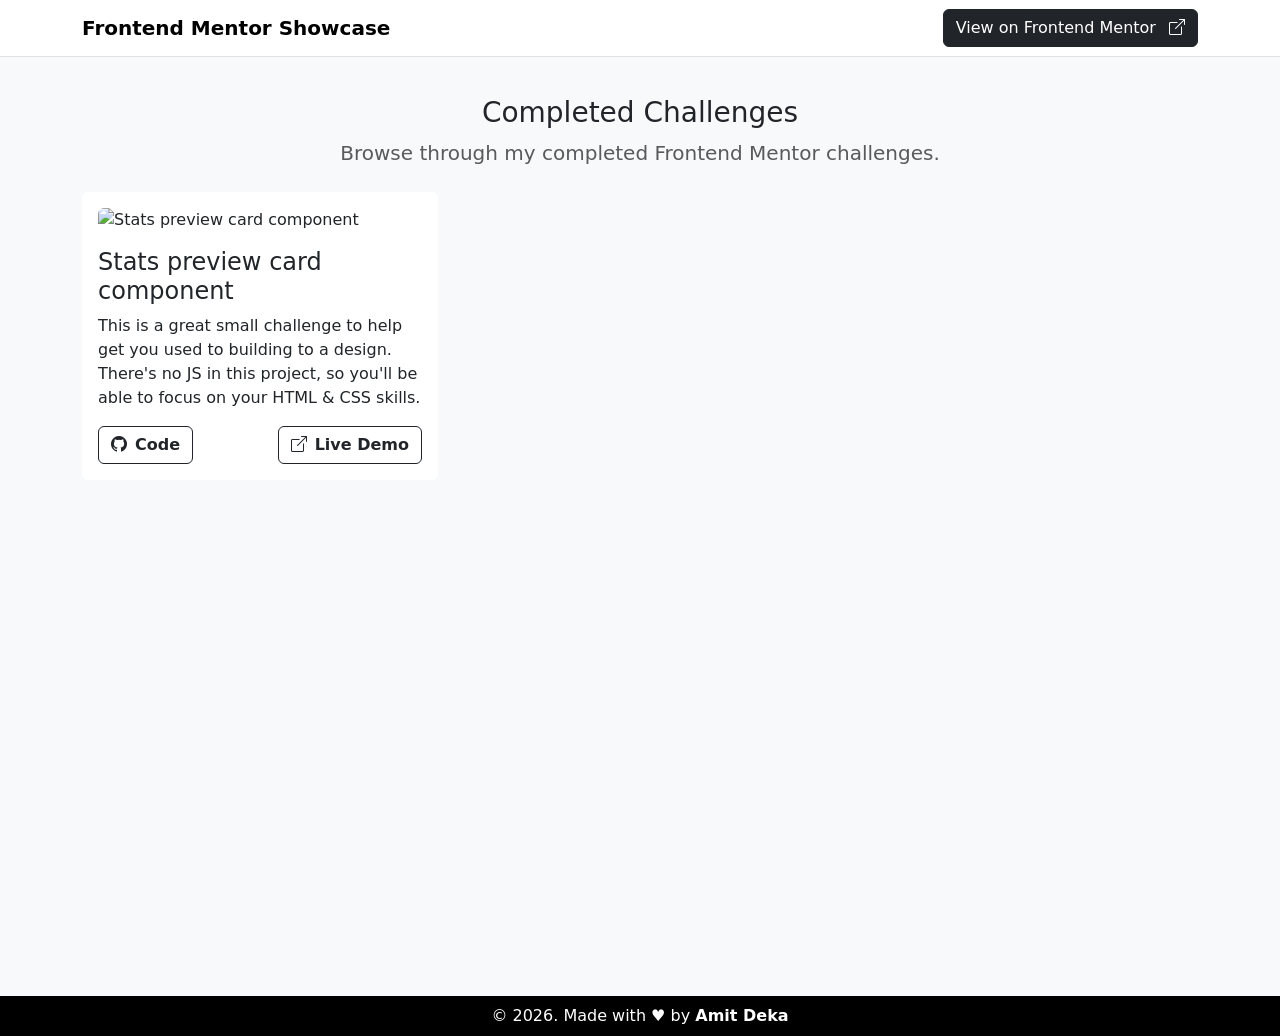
==== index.html @ e6a1a1f7 "Repo Initiated" ====
<!DOCTYPE html>
<html lang="en">

<head>
  <meta charset="UTF-8" />
  <meta name="viewport" content="width=device-width, initial-scale=1.0" />
  <title>Frontend Mentor Challenges</title>
  <link rel="stylesheet" href="./assets/bootstrap.min.css" />
  <link rel="stylesheet" href="https://cdn.jsdelivr.net/npm/bootstrap-icons@1.11.3/font/bootstrap-icons.min.css" />
  <script src="./assets/bootstrap.bundle.min.js"></script>
</head>

<body class="bg-body-tertiary">
  <!-- Loader  -->
  <!-- <div class="vh-100 w-100 fixed-top d-flex justify-content-center overflow-hidden static align-items-center bg-white"
    id="loader" style="z-index: 1050;">
    <div class="spinner-border text-success" role="status">
      <span class="visually-hidden">Loading...</span>
    </div>
  </div> -->

  <!-- Header  -->
  <header>
    <nav class="navbar fixed-top navbar-expand-lg bg-white border-bottom">
      <div class="container">
        <a class="navbar-brand fw-bold" href="#">Frontend Mentor Showcase </a>
        <button class="navbar-toggler border-0" type="button" data-bs-toggle="collapse" data-bs-target="#navbarToggler"
          aria-controls="navbarToggler" aria-expanded="false" aria-label="Toggle navigation">
          <span class="navbar-toggler-icon"></span>
        </button>
        <div class="collapse navbar-collapse pt-1 pt-lg-0" id="navbarToggler">
          <a href="" class="btn btn-dark ms-auto">View on Frontend Mentor
            <i class="bi bi-box-arrow-up-right ms-2"></i></a>
        </div>
      </div>
    </nav>
  </header>

  <!-- Main Content  -->
  <main class="my-5 min-vh-100">
    <section class="pt-5">
      <div class="container">
        <h1 class="card-title text-center fs-3">Completed Challenges</h1>
        <p class="text-center fs-5 text-muted mt-2">
          Browse through my completed Frontend Mentor challenges.
        </p>
        <div class="mt-4">
          <div class="row" id="challengesContainer"></div>
        </div>
      </div>
    </section>
  </main>

  <!-- Footer  -->
  <footer class="bg-black py-2">
    <p class="text-white mb-0 text-center">
      &copy;&nbsp;<span id="year"></span>. Made with ♥️ by
      <a href="https://www.amitdeka.work" target="_blank" class="fw-semibold text-white text-decoration-none">Amit
        Deka</a>
    </p>
  </footer>

  <script src="./assets/global.js"></script>
</body>

</html>
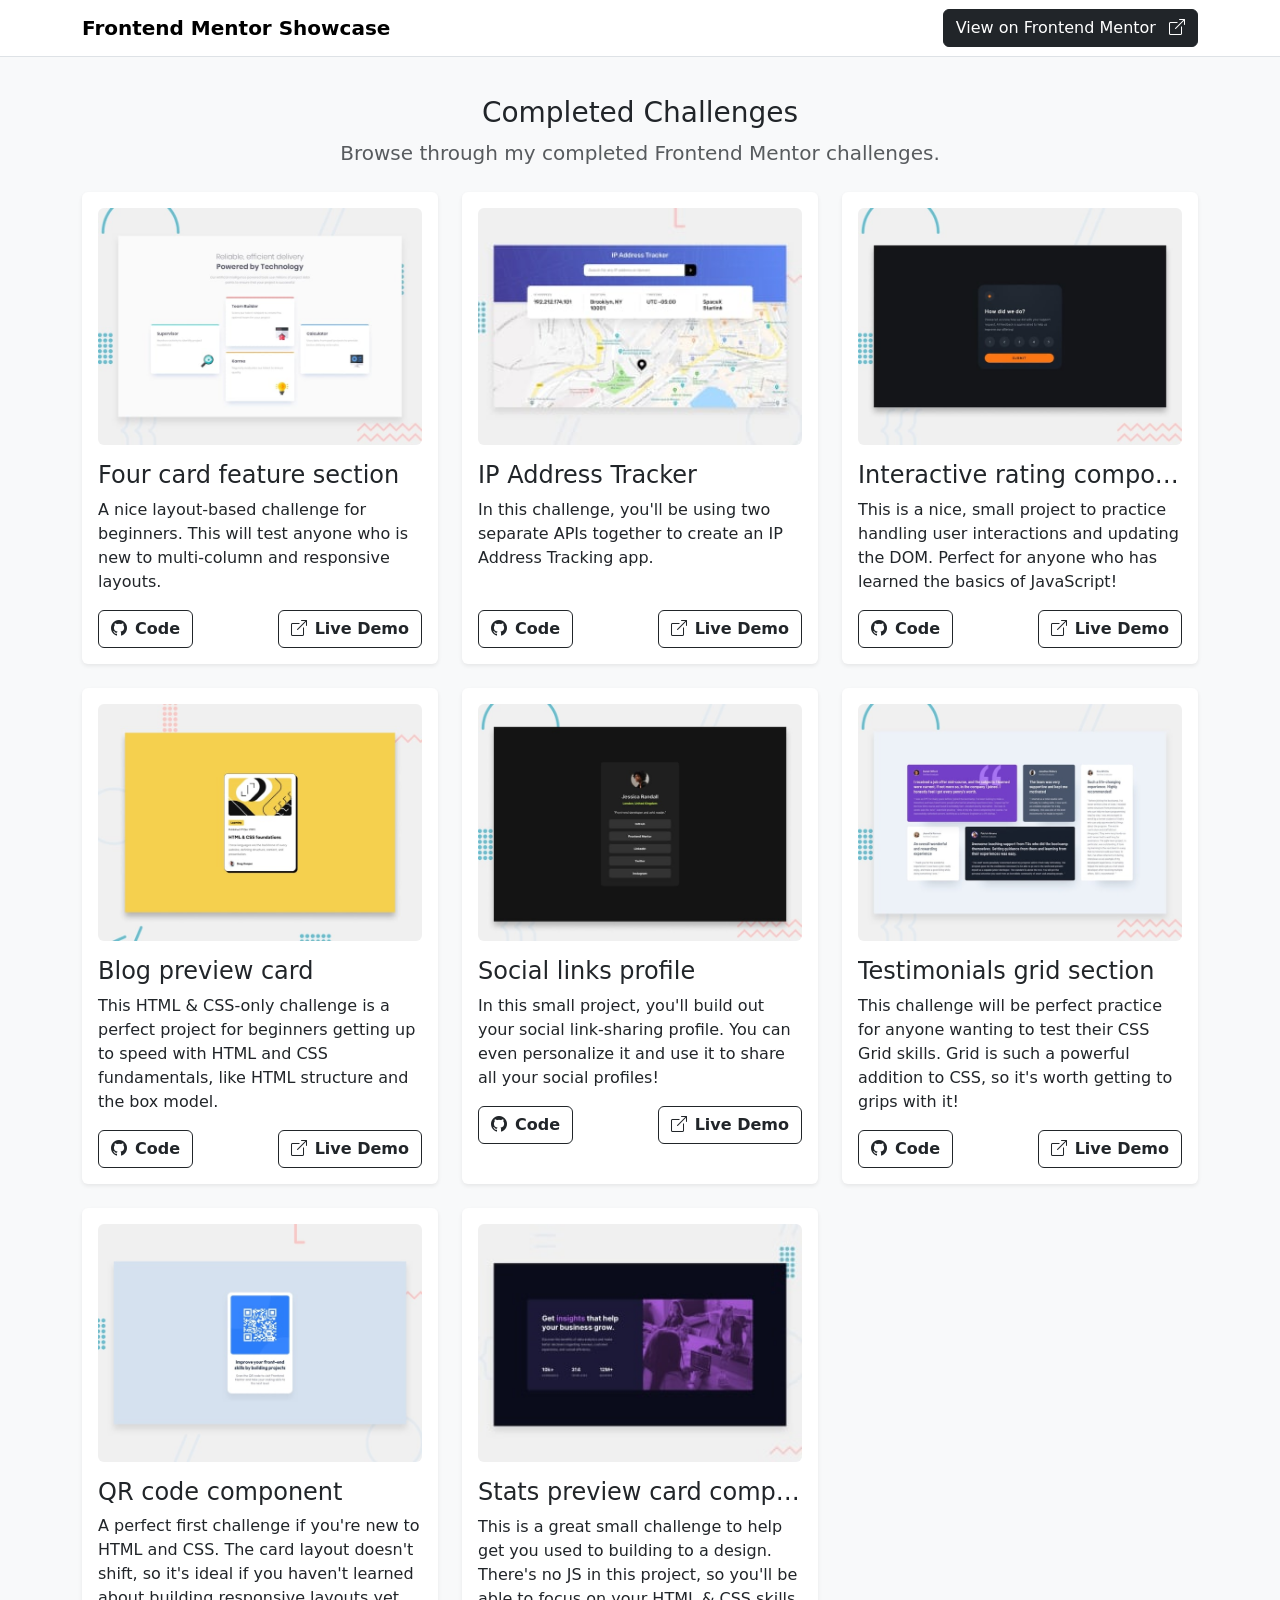
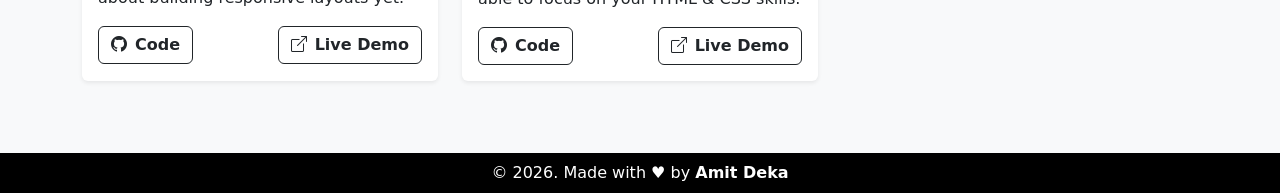
==== commit d3bcb41d: "Fixed" ====
--- a/index.html
+++ b/index.html
@@ -12,12 +12,12 @@
 
 <body class="bg-body-tertiary">
   <!-- Loader  -->
-  <!-- <div class="vh-100 w-100 fixed-top d-flex justify-content-center overflow-hidden static align-items-center bg-white"
+  <div class="vh-100 w-100 fixed-top d-flex justify-content-center overflow-hidden static align-items-center bg-white"
     id="loader" style="z-index: 1050;">
     <div class="spinner-border text-success" role="status">
       <span class="visually-hidden">Loading...</span>
     </div>
-  </div> -->
+  </div>
 
   <!-- Header  -->
   <header>
@@ -29,7 +29,8 @@
           <span class="navbar-toggler-icon"></span>
         </button>
         <div class="collapse navbar-collapse pt-1 pt-lg-0" id="navbarToggler">
-          <a href="" class="btn btn-dark ms-auto">View on Frontend Mentor
+          <a href="https://www.frontendmentor.io/profile/AmitDeka" target="_blank" class="btn btn-dark ms-auto">View on
+            Frontend Mentor
             <i class="bi bi-box-arrow-up-right ms-2"></i></a>
         </div>
       </div>
